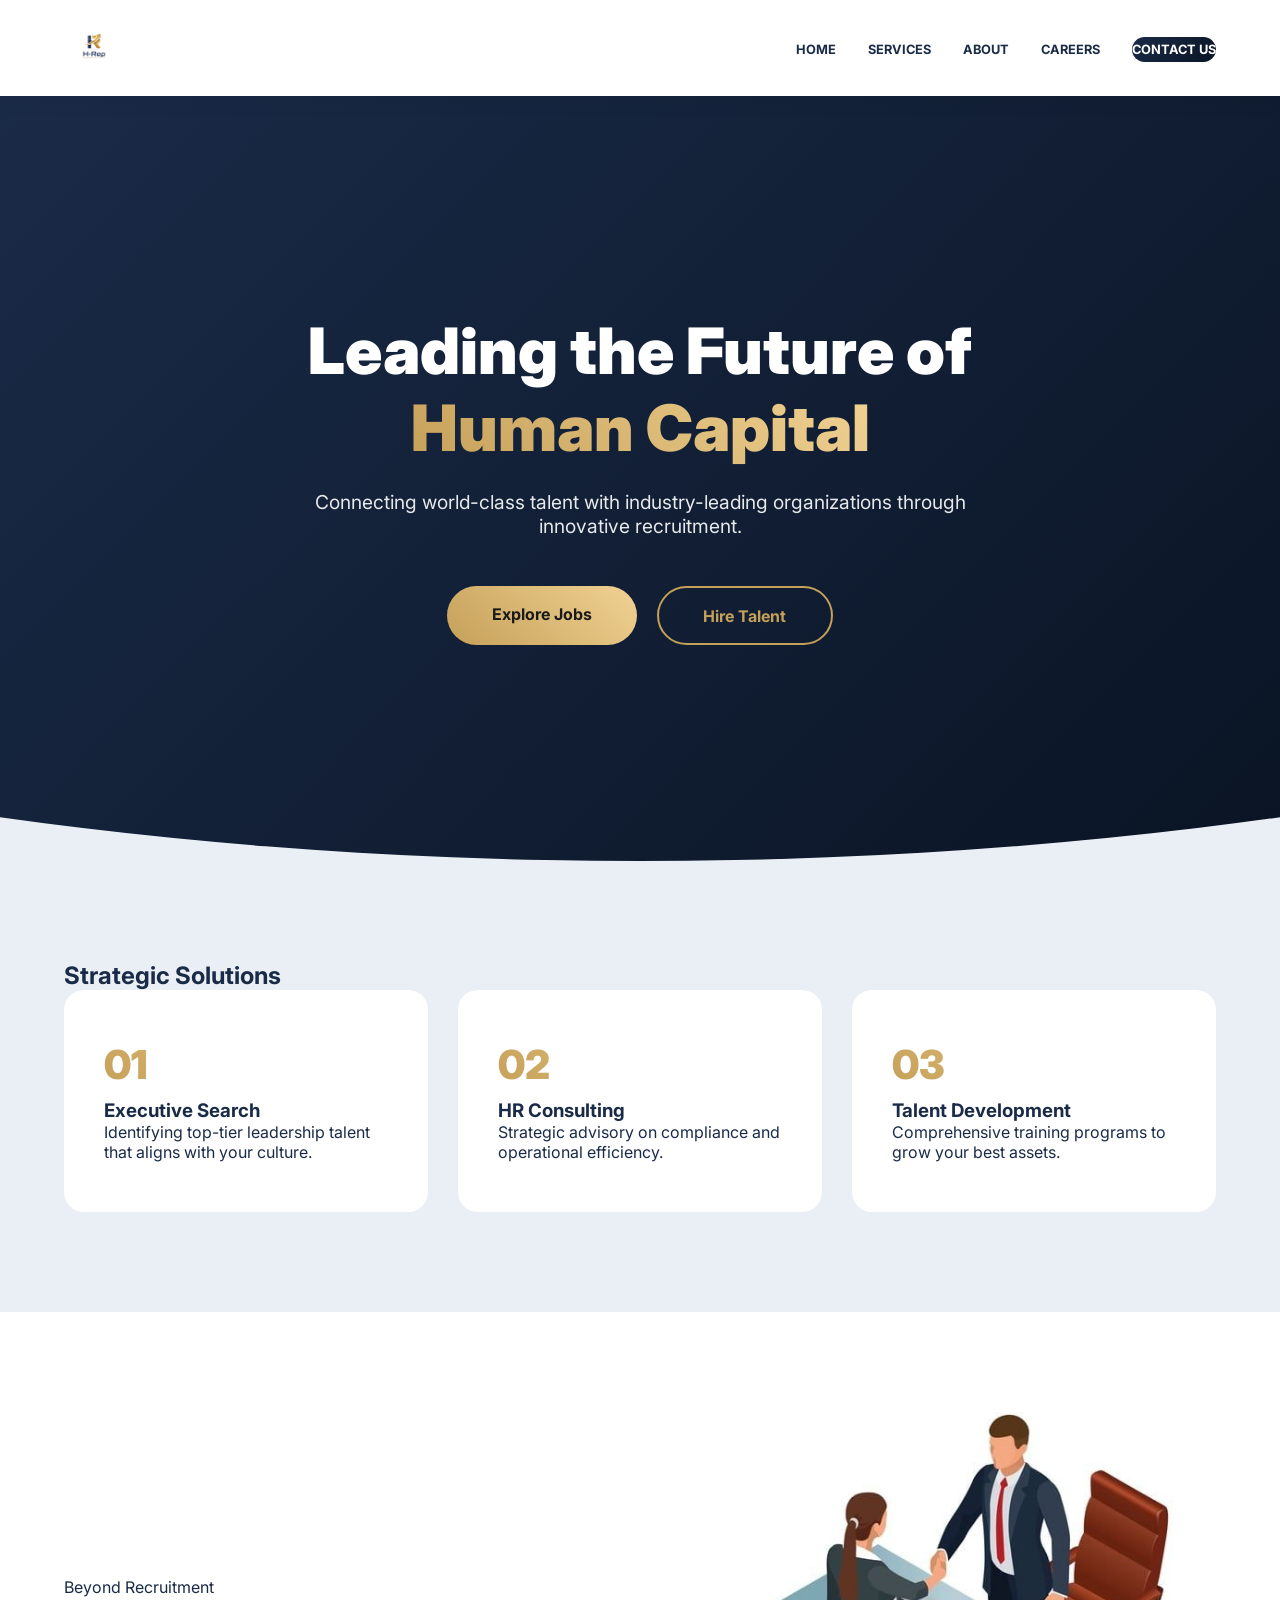
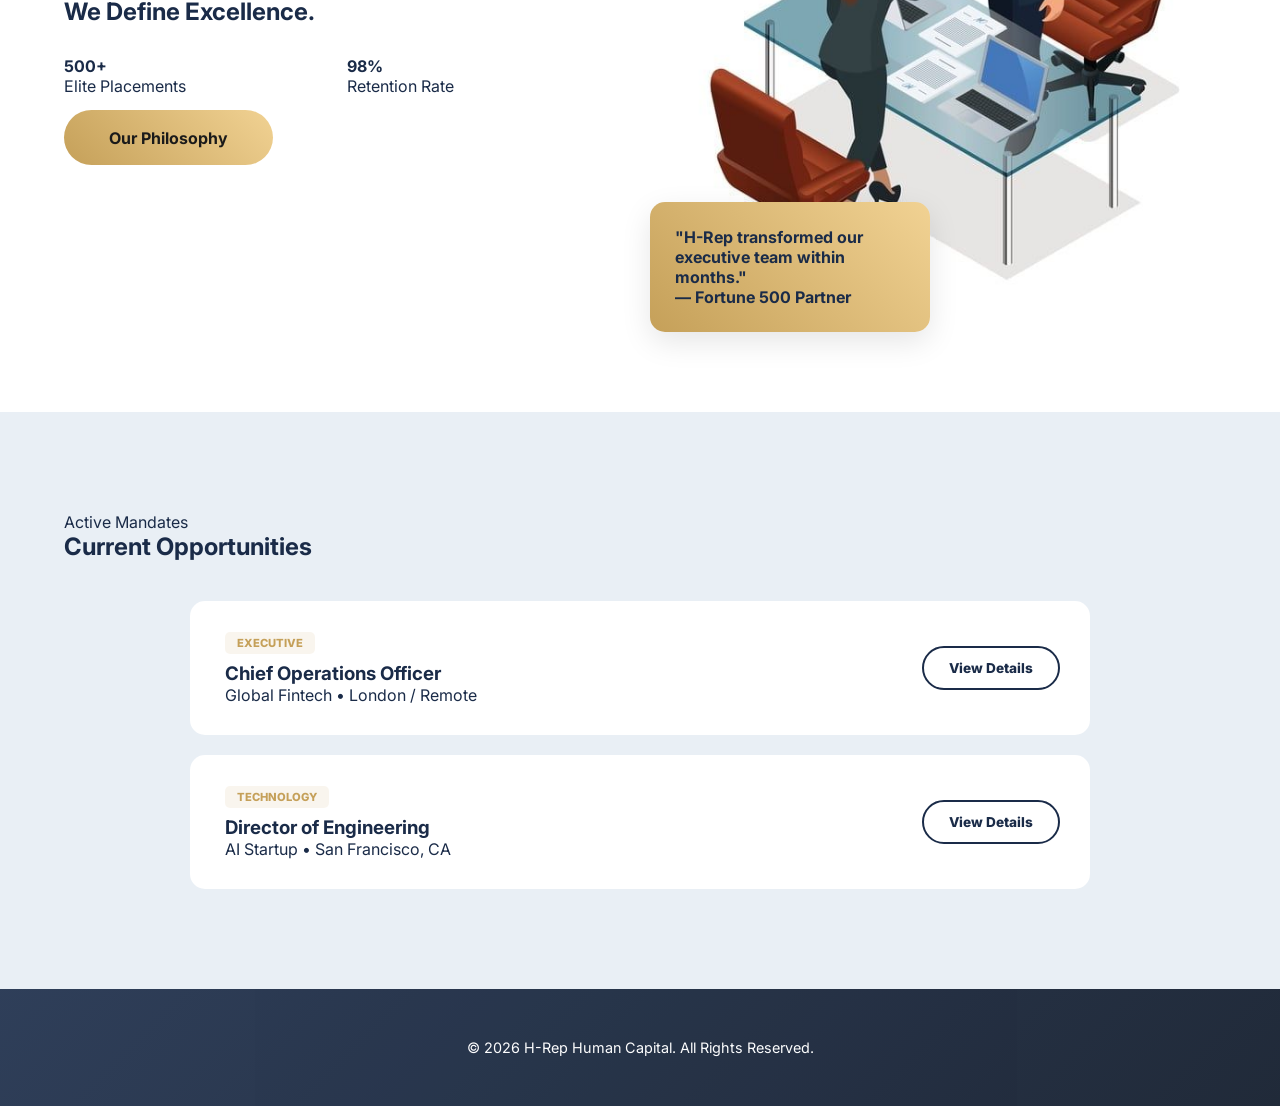
==== index.html @ c4a08013 "first commit" ====
<!DOCTYPE html>
<html lang="en">
<head>
    <meta charset="UTF-8">
    <meta name="viewport" content="width=device-width, initial-scale=1.0">
    <title>H-Rep | Premium Human Capital Solutions</title>
    <link href="https://fonts.googleapis.com/css2?family=Inter:wght@400;600;700;800;900&display=swap" rel="stylesheet">
    <link rel="stylesheet" href="style.css">
</head>
<body>

    <header id="main-header">
        <nav class="container">
            <div class="logo"><img src="logo.png" alt="H-Rep Logo"></div>
            <div class="menu-toggle" id="mobile-menu">
                <span class="bar"></span>
                <span class="bar"></span>
                <span class="bar"></span>
            </div>
            <ul class="nav-links">
                <li><a href="#home">Home</a></li>
                <li><a href="#services">Services</a></li>
                <li><a href="#about">About</a></li>
                <li><a href="#jobs">Careers</a></li>
                <li><a href="contact.html" class="nav-cta">Contact Us</a></li>
            </ul>
        </nav>
    </header>

    <main>
        <section class="hero" id="home">
            <div class="container hero-content reveal">
                <h1>Leading the Future of <br><span class="text-gradient">Human Capital</span></h1>
                <p>Connecting world-class talent with industry-leading organizations through innovative recruitment.</p>
                <div class="hero-actions">
                    <a href="#jobs" class="btn-primary">Explore Jobs</a>
                    <a href="contact.html" class="btn-secondary">Hire Talent</a>
                </div>
            </div>
        </section>

        <section id="services" class="services">
            <div class="container">
                <div class="section-header reveal">
                    <h2 class="text-gradient-dark">Strategic Solutions</h2>
                </div>
                <div class="services-grid">
                    <div class="service-card reveal">
                        <div class="card-number">01</div>
                        <h3>Executive Search</h3>
                        <p>Identifying top-tier leadership talent that aligns with your culture.</p>
                    </div>
                    <div class="service-card reveal">
                        <div class="card-number">02</div>
                        <h3>HR Consulting</h3>
                        <p>Strategic advisory on compliance and operational efficiency.</p>
                    </div>
                    <div class="service-card reveal">
                        <div class="card-number">03</div>
                        <h3>Talent Development</h3>
                        <p>Comprehensive training programs to grow your best assets.</p>
                    </div>
                </div>
            </div>
        </section>

        <section id="about" class="about">
            <div class="container about-grid">
                <div class="about-text reveal">
                    <span class="eyebrow">Beyond Recruitment</span>
                    <h2 class="text-gradient-dark">We Define Excellence.</h2>
                    <div class="stats-grid">
                        <div class="stat-item"><h4>500+</h4><p>Elite Placements</p></div>
                        <div class="stat-item"><h4>98%</h4><p>Retention Rate</p></div>
                    </div>
                    <div class="about-actions">
                        <a href="contact.html" class="btn-primary">Our Philosophy</a>
                    </div>
                </div>
                <div class="about-image-container reveal">
                    <div class="about-image"></div>
                    <div class="image-overlay-card">
                        <p>"H-Rep transformed our executive team within months."</p>
                        <span>— Fortune 500 Partner</span>
                    </div>
                </div>
            </div>
        </section>

        <section id="jobs" class="jobs">
            <div class="container">
                <div class="section-header reveal">
                    <span class="eyebrow">Active Mandates</span>
                    <h2 class="text-gradient-dark">Current Opportunities</h2>
                </div>
                <div class="jobs-list">
                    <div class="job-card reveal">
                        <div class="job-info">
                            <span class="job-tag">Executive</span>
                            <h3>Chief Operations Officer</h3>
                            <p>Global Fintech • London / Remote</p>
                        </div>
                        <a href="contact.html" class="btn-premium-outline">View Details</a>
                    </div>
                    <div class="job-card reveal">
                        <div class="job-info">
                            <span class="job-tag">Technology</span>
                            <h3>Director of Engineering</h3>
                            <p>AI Startup • San Francisco, CA</p>
                        </div>
                        <a href="contact.html" class="btn-premium-outline">View Details</a>
                    </div>
                </div>
            </div>
        </section>
    </main>

    <footer class="main-footer">
        <div class="container"><p>&copy; 2026 H-Rep Human Capital. All Rights Reserved.</p></div>
    </footer>

    <script src="script.js"></script>
</body>
</html>
---- style.css ----
:root {
    --navy-grad: linear-gradient(135deg, #1A2B48 0%, #0a1424 100%);
    --gold-grad: linear-gradient(45deg, #C5A059 0%, #f1d293 100%);
    --navy: #1A2B48; --gold: #C5A059; --white: #ffffff;
    --text-dark: #1A2B48; --bg-theme: #e9eff5; 
}

* { margin: 0; padding: 0; box-sizing: border-box; }
html { scroll-behavior: smooth; }
body { font-family: 'Inter', sans-serif; background-color: var(--bg-theme); color: var(--text-dark); overflow-x: hidden; }
.container { width: 90%; max-width: 1200px; margin: 0 auto; }

/* --- NAV ANIMATIONS RESTORED --- */
header { background: var(--white); padding: 1rem 0; position: sticky; top: 0; z-index: 2000; box-shadow: 0 5px 20px rgba(0,0,0,0.05); }
nav { display: flex; justify-content: space-between; align-items: center; }
.logo img { height: 60px; }
.nav-links { display: flex; list-style: none; gap: 2rem; align-items: center; }
.nav-links a { text-decoration: none; color: var(--navy); font-weight: 700; text-transform: uppercase; font-size: 0.8rem; position: relative; padding: 5px 0; }
.nav-links a:not(.nav-cta)::after {
    content: ''; position: absolute; width: 0; height: 3px; bottom: -5px; left: 0;
    background: var(--gold-grad); transition: width 0.3s cubic-bezier(0.65, 0.05, 0.36, 1);
}
.nav-links a:hover::after { width: 100%; }
.nav-cta { background: var(--navy-grad); color: white !important; padding: 10px 20px; border-radius: 50px; transition: 0.3s; }
.nav-cta:hover { background: var(--gold-grad) !important; color: #1a1a1a !important; transform: translateY(-3px); }

/* --- HERO --- */
.hero { background: var(--navy-grad); min-height: 85vh; display: flex; align-items: center; text-align: center; color: white; clip-path: ellipse(150% 100% at 50% 0%); padding: 80px 20px; }
.text-gradient { background: var(--gold-grad); -webkit-background-clip: text; background-clip: text; -webkit-text-fill-color: transparent; }
.hero h1 { font-size: clamp(2.5rem, 6vw, 4rem); font-weight: 900; margin-bottom: 1.5rem; }
.hero p { font-size: 1.2rem; max-width: 700px; margin: 0 auto 3rem; opacity: 0.9; }
.hero-actions { display: flex; justify-content: center; gap: 20px; flex-wrap: wrap; }
.btn-primary, .btn-secondary { padding: 1.1rem 2.8rem; border-radius: 50px; text-decoration: none; font-weight: 700; transition: 0.4s cubic-bezier(0.175, 0.885, 0.32, 1.275); }
.btn-primary { background: var(--gold-grad); color: #1a1a1a; }
.btn-primary:hover { transform: translateY(-10px); box-shadow: 0 15px 30px rgba(197, 160, 89, 0.4); }
.btn-secondary { border: 2px solid var(--gold); color: var(--gold); }
.btn-secondary:hover { transform: translateY(-10px); color: white; border-color: white; }

/* --- SERVICE CARD ANIMATIONS RESTORED --- */
.services { padding: 100px 0; }
.services-grid { display: grid; grid-template-columns: repeat(auto-fit, minmax(300px, 1fr)); gap: 30px; }
.service-card { background: white; padding: 50px 40px; border-radius: 20px; position: relative; overflow: hidden; transition: 0.4s; }
.service-card::before { 
    content: ''; position: absolute; top: 0; left: 0; width: 100%; height: 5px; 
    background: var(--gold-grad); transform: scaleX(0); transform-origin: left; transition: 0.4s; 
}
.service-card:hover { transform: translateY(-12px); box-shadow: 0 20px 40px rgba(0,0,0,0.05); }
.service-card:hover::before { transform: scaleX(1); }
.card-number { font-size: 2.5rem; font-weight: 900; background: var(--gold-grad); -webkit-background-clip: text; background-clip: text; -webkit-text-fill-color: transparent; margin-bottom: 10px; }

/* --- ABOUT --- */
.about { padding: 100px 0; background: white; }
.about-grid { display: grid; grid-template-columns: 1fr 1fr; gap: 60px; align-items: center; }
.stats-grid { display: grid; grid-template-columns: 1fr 1fr; gap: 20px; margin: 30px 0; }
.about-actions { margin-top: 2rem; }
.about-image { height: 500px; background: var(--navy) url('team-meeting.jpg') center/cover; border-radius: 30px; }
.about-image-container { position: relative; }
.image-overlay-card { position: absolute; bottom: -20px; left: -20px; background: var(--gold-grad); padding: 25px; border-radius: 15px; max-width: 280px; font-weight: 700; box-shadow: 0 10px 30px rgba(0,0,0,0.1); }

/* --- CAREERS & THE PREMIUM BUTTON --- */
.jobs { padding: 100px 0; background: var(--bg-theme); }
.jobs-list { display: flex; flex-direction: column; gap: 20px; max-width: 900px; margin: 40px auto 0; }
.job-card { background: white; padding: 30px; border-radius: 15px; display: flex; justify-content: space-between; align-items: center; transition: 0.3s cubic-bezier(0.25, 0.46, 0.45, 0.94); border-left: 5px solid transparent; }
.job-card:hover { transform: translateX(15px); border-left-color: var(--gold); box-shadow: 0 15px 40px rgba(0,0,0,0.06); }
.job-tag { background: rgba(197, 160, 89, 0.1); color: var(--gold); padding: 4px 12px; border-radius: 5px; font-size: 0.7rem; font-weight: 800; text-transform: uppercase; margin-bottom: 8px; display: inline-block; }

/* Premium Detail Button Fix */
.btn-premium-outline { 
    border: 2px solid var(--navy); padding: 12px 25px; border-radius: 50px; 
    text-decoration: none; color: var(--navy); font-weight: 800; font-size: 0.85rem;
    transition: 0.3s; position: relative; overflow: hidden; z-index: 1;
}
.btn-premium-outline::before {
    content: ''; position: absolute; top: 0; left: -100%; width: 100%; height: 100%;
    background: var(--navy-grad); transition: 0.4s; z-index: -1;
}
.btn-premium-outline:hover { color: white; border-color: var(--navy); }
.btn-premium-outline:hover::before { left: 0; }

/* --- MOBILE RESPONSIVE --- */
.menu-toggle { display: none; flex-direction: column; gap: 5px; cursor: pointer; }
.bar { width: 25px; height: 3px; background: var(--navy); border-radius: 10px; }

@media (max-width: 768px) {
    .menu-toggle { display: flex; z-index: 3000; }
    .nav-links { position: fixed; right: -100%; top: 0; height: 100vh; width: 75%; background: white; flex-direction: column; justify-content: center; transition: 0.5s; box-shadow: -10px 0 40px rgba(0,0,0,0.1); }
    .nav-links.active { right: 0; }
    .hero { clip-path: none; }
    .hero-actions { flex-direction: column; align-items: center; }
    .btn-primary, .btn-secondary { width: 100%; max-width: 300px; text-align: center; }
    .about-grid { grid-template-columns: 1fr; }
    .about-image { height: 350px; }
    .image-overlay-card { position: relative; bottom: 0; left: 0; margin: -40px auto 0; width: 90%; text-align: center; }
    .job-card { flex-direction: column; gap: 20px; text-align: center; padding: 40px 20px; }
    .job-card:hover { transform: translateY(-5px); }
}

/* REVEALS */
.reveal { opacity: 0; transform: translateY(40px); transition: 1.2s cubic-bezier(0.165, 0.84, 0.44, 1); }
.reveal-active { opacity: 1; transform: translateY(0); }
.main-footer { padding: 50px 0; text-align: center; background: var(--navy-grad); color: white; font-size: 0.9rem; opacity: 0.9; }
/* --- PAGE TRANSITION BASE --- */
body {
    opacity: 1;
    transition: opacity 0.5s ease, transform 0.5s ease;
}

/* State when leaving a page */
body.fade-out {
    opacity: 0;
    transform: translateY(-20px);
}

/* State when entering a page */
.contact-page, .home-page {
    animation: pageIn 0.8s cubic-bezier(0.165, 0.84, 0.44, 1) forwards;
}

@keyframes pageIn {
    from {
        opacity: 0;
        transform: translateY(30px);
    }
    to {
        opacity: 1;
        transform: translateY(0);
    }
}
@media (max-width: 768px) {
    .menu-toggle {
        display: flex;
        z-index: 3001; /* Ensure it stays above everything */
    }

    .nav-links {
        position: fixed;
        right: -100%; /* Hidden by default */
        top: 0;
        height: 100vh;
        width: 75%;
        background: white;
        flex-direction: column;
        justify-content: center;
        transition: 0.5s cubic-bezier(0.165, 0.84, 0.44, 1);
        box-shadow: -10px 0 40px rgba(0,0,0,0.1);
        z-index: 3000;
    }

    /* This class is what the JS toggles */
    .nav-links.active {
        right: 0; 
    }

    /* Hamburger Animation (Optional but looks sick) */
    .menu-toggle.is-active .bar:nth-child(2) { opacity: 0; }
    .menu-toggle.is-active .bar:nth-child(1) { transform: translateY(8px) rotate(45deg); }
    .menu-toggle.is-active .bar:nth-child(3) { transform: translateY(-8px) rotate(-45deg); }
}
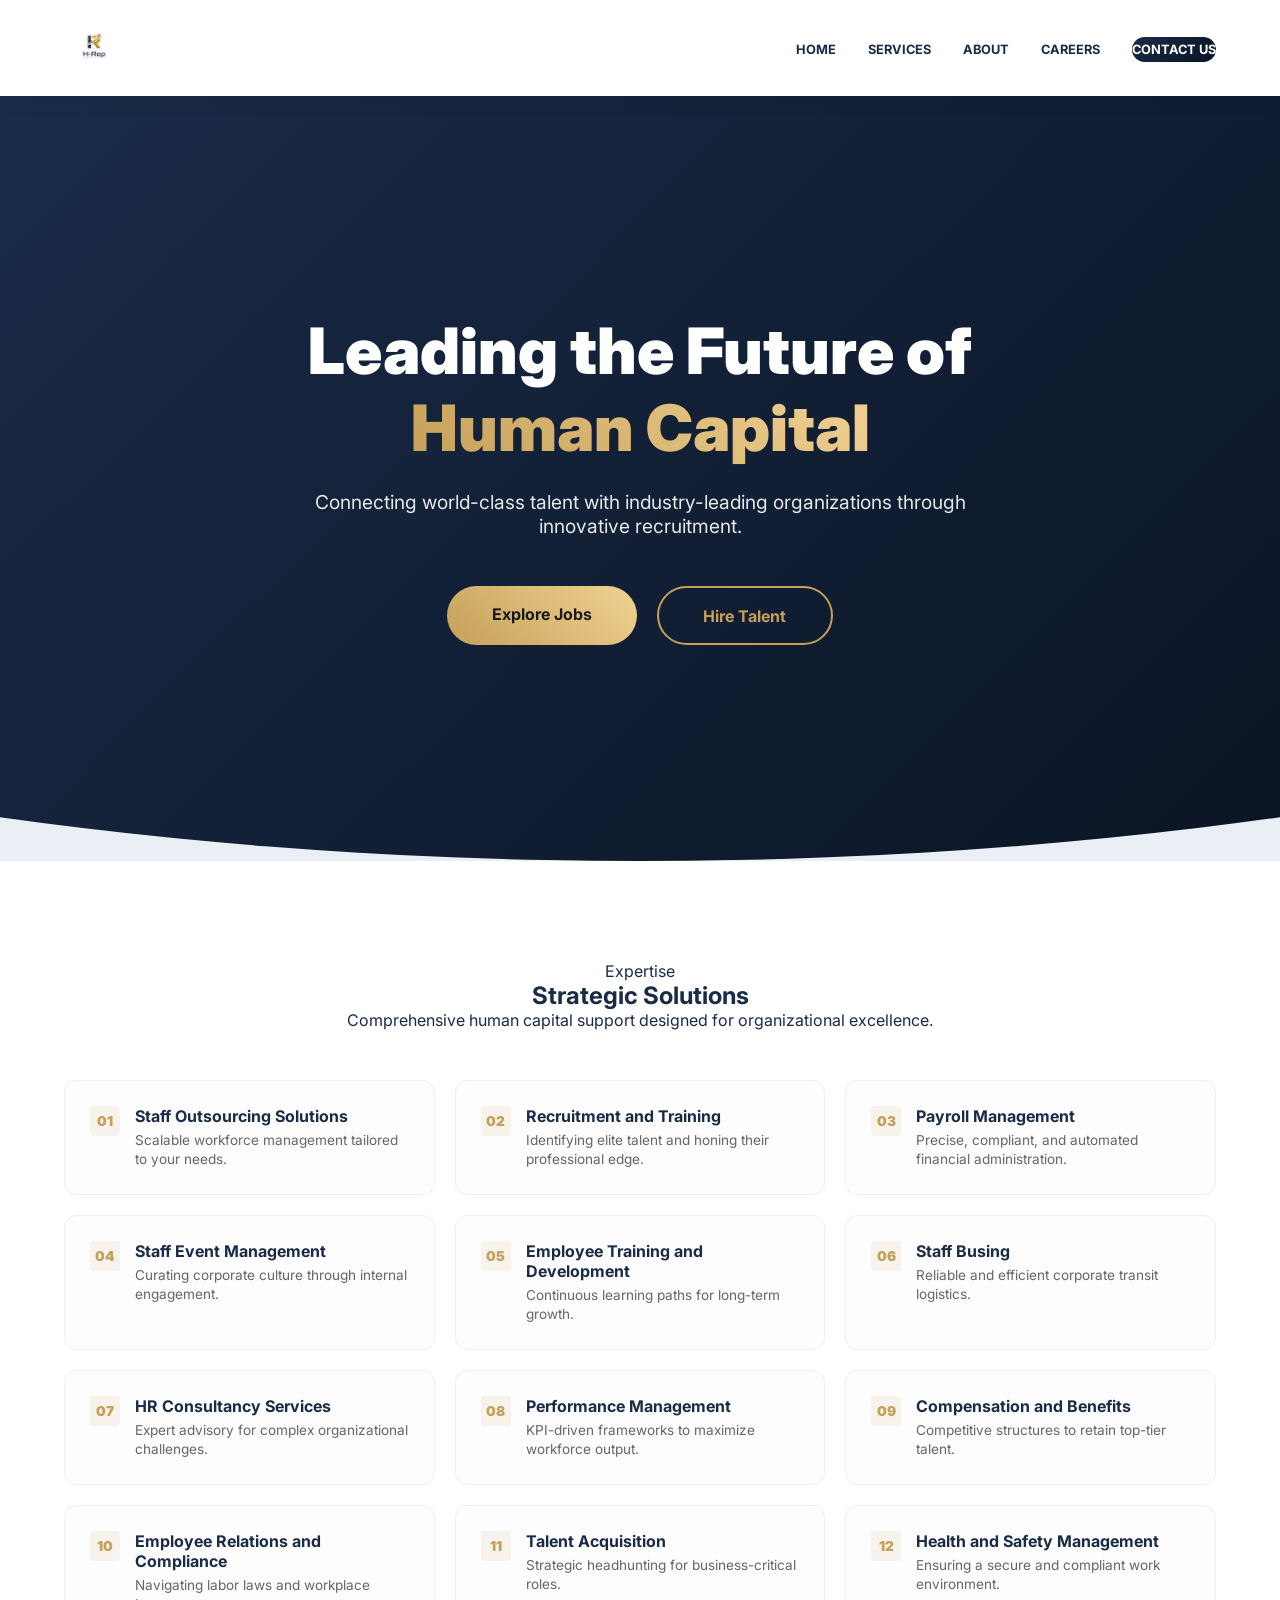
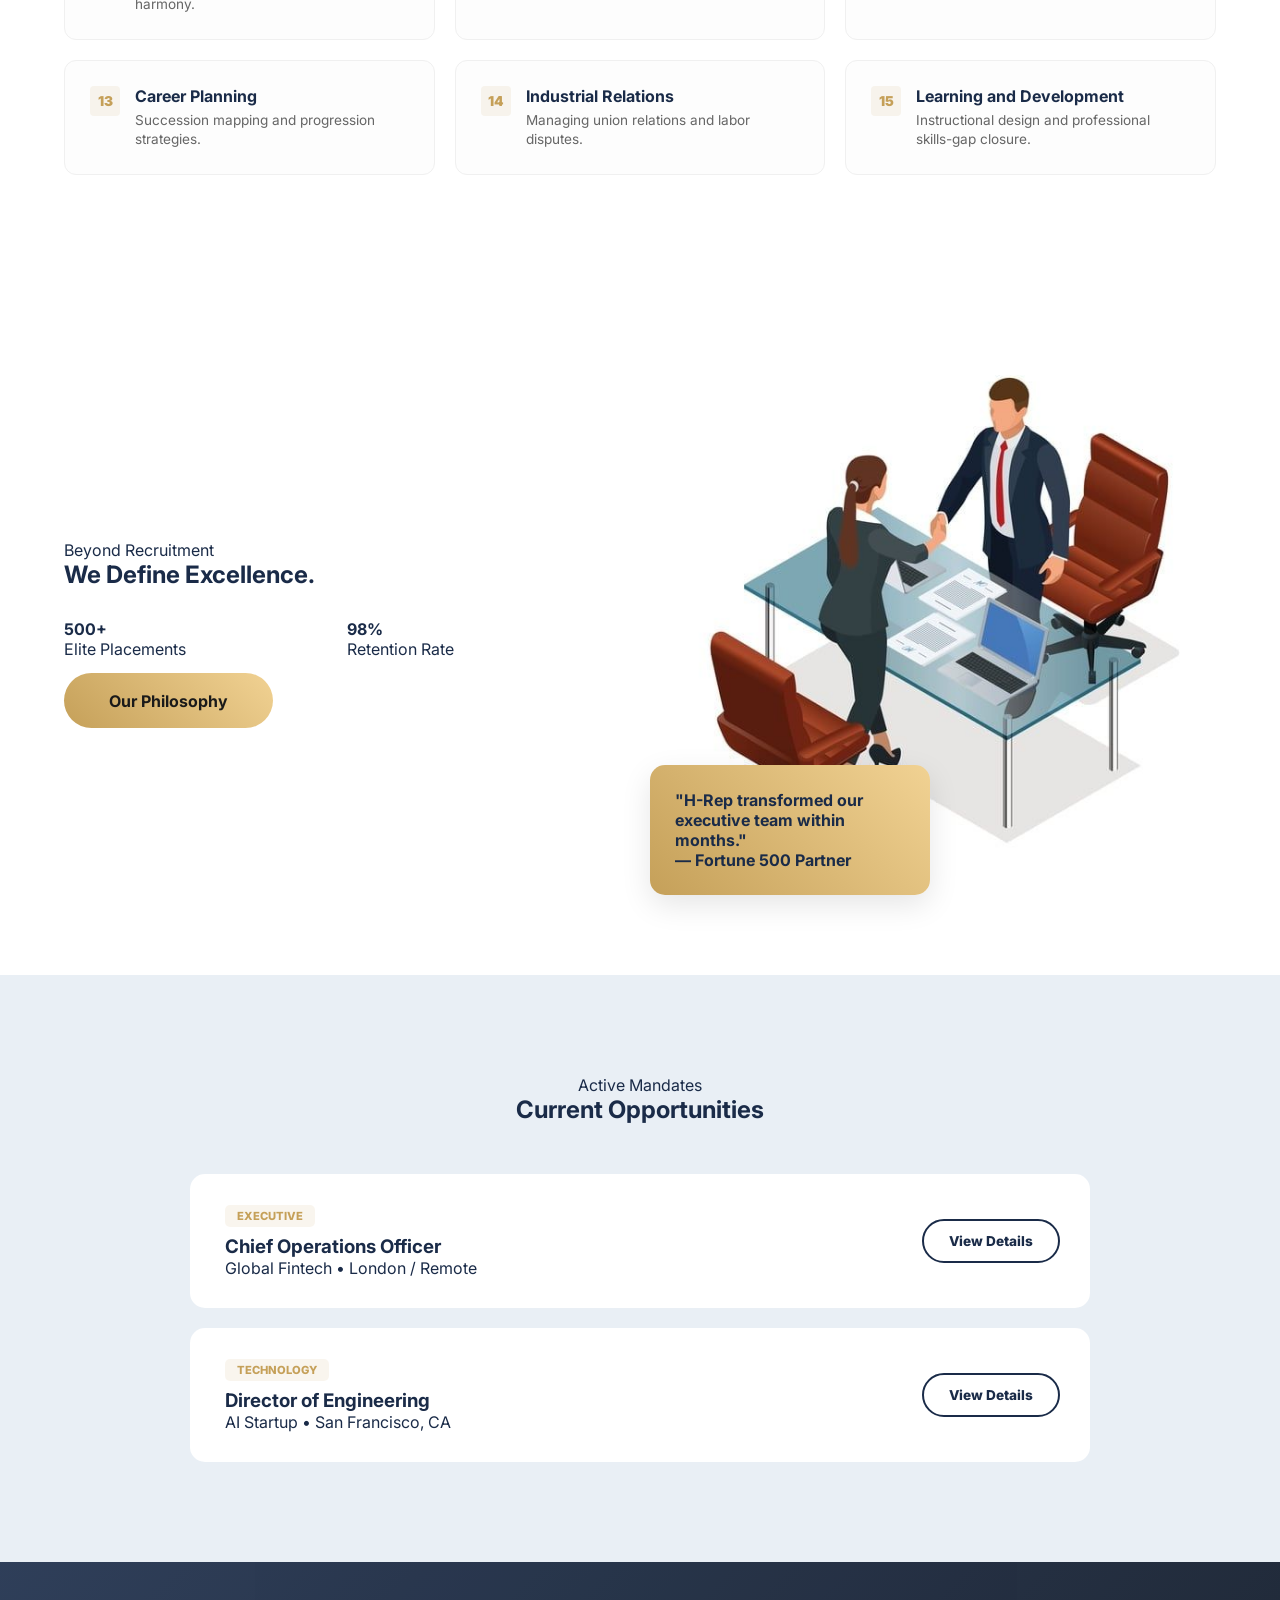
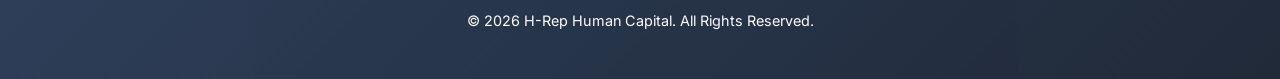
==== commit 27fb9360: "new feature: add contact form and update styles" ====
--- a/index.html
+++ b/index.html
@@ -40,29 +40,122 @@
         </section>
 
         <section id="services" class="services">
-            <div class="container">
-                <div class="section-header reveal">
-                    <h2 class="text-gradient-dark">Strategic Solutions</h2>
-                </div>
-                <div class="services-grid">
-                    <div class="service-card reveal">
-                        <div class="card-number">01</div>
-                        <h3>Executive Search</h3>
-                        <p>Identifying top-tier leadership talent that aligns with your culture.</p>
-                    </div>
-                    <div class="service-card reveal">
-                        <div class="card-number">02</div>
-                        <h3>HR Consulting</h3>
-                        <p>Strategic advisory on compliance and operational efficiency.</p>
-                    </div>
-                    <div class="service-card reveal">
-                        <div class="card-number">03</div>
-                        <h3>Talent Development</h3>
-                        <p>Comprehensive training programs to grow your best assets.</p>
-                    </div>
-                </div>
-            </div>
-        </section>
+    <div class="container">
+        <div class="section-header reveal">
+            <span class="eyebrow">Expertise</span>
+            <h2 class="text-gradient-dark">Strategic Solutions</h2>
+            <p>Comprehensive human capital support designed for organizational excellence.</p>
+        </div>
+
+        <div class="services-matrix">
+            <div class="service-item reveal">
+                <span class="service-num">01</span>
+                <div class="service-content">
+                    <h3>Staff Outsourcing Solutions</h3>
+                    <p>Scalable workforce management tailored to your needs.</p>
+                </div>
+            </div>
+            <div class="service-item reveal">
+                <span class="service-num">02</span>
+                <div class="service-content">
+                    <h3>Recruitment and Training</h3>
+                    <p>Identifying elite talent and honing their professional edge.</p>
+                </div>
+            </div>
+            <div class="service-item reveal">
+                <span class="service-num">03</span>
+                <div class="service-content">
+                    <h3>Payroll Management</h3>
+                    <p>Precise, compliant, and automated financial administration.</p>
+                </div>
+            </div>
+            <div class="service-item reveal">
+                <span class="service-num">04</span>
+                <div class="service-content">
+                    <h3>Staff Event Management</h3>
+                    <p>Curating corporate culture through internal engagement.</p>
+                </div>
+            </div>
+            <div class="service-item reveal">
+                <span class="service-num">05</span>
+                <div class="service-content">
+                    <h3>Employee Training and Development</h3>
+                    <p>Continuous learning paths for long-term growth.</p>
+                </div>
+            </div>
+            <div class="service-item reveal">
+                <span class="service-num">06</span>
+                <div class="service-content">
+                    <h3>Staff Busing</h3>
+                    <p>Reliable and efficient corporate transit logistics.</p>
+                </div>
+            </div>
+            <div class="service-item reveal">
+                <span class="service-num">07</span>
+                <div class="service-content">
+                    <h3>HR Consultancy Services</h3>
+                    <p>Expert advisory for complex organizational challenges.</p>
+                </div>
+            </div>
+            <div class="service-item reveal">
+                <span class="service-num">08</span>
+                <div class="service-content">
+                    <h3>Performance Management</h3>
+                    <p>KPI-driven frameworks to maximize workforce output.</p>
+                </div>
+            </div>
+            <div class="service-item reveal">
+                <span class="service-num">09</span>
+                <div class="service-content">
+                    <h3>Compensation and Benefits</h3>
+                    <p>Competitive structures to retain top-tier talent.</p>
+                </div>
+            </div>
+            <div class="service-item reveal">
+                <span class="service-num">10</span>
+                <div class="service-content">
+                    <h3>Employee Relations and Compliance</h3>
+                    <p>Navigating labor laws and workplace harmony.</p>
+                </div>
+            </div>
+            <div class="service-item reveal">
+                <span class="service-num">11</span>
+                <div class="service-content">
+                    <h3>Talent Acquisition</h3>
+                    <p>Strategic headhunting for business-critical roles.</p>
+                </div>
+            </div>
+            <div class="service-item reveal">
+                <span class="service-num">12</span>
+                <div class="service-content">
+                    <h3>Health and Safety Management</h3>
+                    <p>Ensuring a secure and compliant work environment.</p>
+                </div>
+            </div>
+            <div class="service-item reveal">
+                <span class="service-num">13</span>
+                <div class="service-content">
+                    <h3>Career Planning</h3>
+                    <p>Succession mapping and progression strategies.</p>
+                </div>
+            </div>
+            <div class="service-item reveal">
+                <span class="service-num">14</span>
+                <div class="service-content">
+                    <h3>Industrial Relations</h3>
+                    <p>Managing union relations and labor disputes.</p>
+                </div>
+            </div>
+            <div class="service-item reveal">
+                <span class="service-num">15</span>
+                <div class="service-content">
+                    <h3>Learning and Development</h3>
+                    <p>Instructional design and professional skills-gap closure.</p>
+                </div>
+            </div>
+        </div>
+    </div>
+</section>
 
         <section id="about" class="about">
             <div class="container about-grid">
--- a/style.css
+++ b/style.css
@@ -26,7 +26,7 @@
 
 /* --- HERO --- */
 .hero { background: var(--navy-grad); min-height: 85vh; display: flex; align-items: center; text-align: center; color: white; clip-path: ellipse(150% 100% at 50% 0%); padding: 80px 20px; }
-.text-gradient { background: var(--gold-grad); -webkit-background-clip: text; background-clip: text; -webkit-text-fill-color: transparent; }
+.text-gradient { background: var(--gold-grad); -webkit-background-clip: text; -webkit-text-fill-color: transparent; }
 .hero h1 { font-size: clamp(2.5rem, 6vw, 4rem); font-weight: 900; margin-bottom: 1.5rem; }
 .hero p { font-size: 1.2rem; max-width: 700px; margin: 0 auto 3rem; opacity: 0.9; }
 .hero-actions { display: flex; justify-content: center; gap: 20px; flex-wrap: wrap; }
@@ -46,8 +46,80 @@
 }
 .service-card:hover { transform: translateY(-12px); box-shadow: 0 20px 40px rgba(0,0,0,0.05); }
 .service-card:hover::before { transform: scaleX(1); }
-.card-number { font-size: 2.5rem; font-weight: 900; background: var(--gold-grad); -webkit-background-clip: text; background-clip: text; -webkit-text-fill-color: transparent; margin-bottom: 10px; }
-
+.card-number { font-size: 2.5rem; font-weight: 900; background: var(--gold-grad); -webkit-background-clip: text; -webkit-text-fill-color: transparent; margin-bottom: 10px; }
+/* --- SERVICES SECTION --- */
+.services {
+    padding: 100px 0;
+    background-color: #ffffff;
+}
+
+.section-header {
+    text-align: center;
+    max-width: 700px;
+    margin: 0 auto 50px auto;
+}
+
+.services-matrix {
+    display: grid;
+    grid-template-columns: repeat(3, 1fr); /* 3 items per row on desktop */
+    gap: 20px;
+}
+
+.service-item {
+    background: #fdfdfd;
+    padding: 25px;
+    border-radius: 12px;
+    display: flex;
+    gap: 15px;
+    border: 1px solid #f0f0f0;
+    transition: all 0.3s ease;
+}
+
+.service-item:hover {
+    transform: translateY(-5px);
+    border-color: var(--gold);
+    box-shadow: 0 10px 30px rgba(26, 43, 72, 0.05);
+}
+
+.service-num {
+    font-weight: 900;
+    color: var(--gold);
+    font-size: 0.85rem;
+    background: rgba(197, 160, 89, 0.1);
+    height: 30px;
+    width: 30px;
+    display: flex;
+    align-items: center;
+    justify-content: center;
+    border-radius: 4px;
+    flex-shrink: 0;
+}
+
+.service-content h3 {
+    font-size: 1rem;
+    color: var(--navy);
+    margin-bottom: 5px;
+    font-weight: 700;
+}
+
+.service-content p {
+    font-size: 0.85rem;
+    color: #666;
+    line-height: 1.4;
+}
+
+/* Responsive adjustments */
+@media (max-width: 1024px) {
+    .services-matrix {
+        grid-template-columns: repeat(2, 1fr); /* 2 items on tablet */
+    }
+}
+
+@media (max-width: 768px) {
+    .services-matrix {
+        grid-template-columns: 1fr; /* 1 item on phone */
+    }
+}
 /* --- ABOUT --- */
 .about { padding: 100px 0; background: white; }
 .about-grid { display: grid; grid-template-columns: 1fr 1fr; gap: 60px; align-items: center; }
@@ -99,20 +171,20 @@
 .reveal { opacity: 0; transform: translateY(40px); transition: 1.2s cubic-bezier(0.165, 0.84, 0.44, 1); }
 .reveal-active { opacity: 1; transform: translateY(0); }
 .main-footer { padding: 50px 0; text-align: center; background: var(--navy-grad); color: white; font-size: 0.9rem; opacity: 0.9; }
-/* --- PAGE TRANSITION BASE --- */
+/* --- PAGE TRANSITION STATES --- */
 body {
     opacity: 1;
     transition: opacity 0.5s ease, transform 0.5s ease;
 }
 
-/* State when leaving a page */
+/* Class we will apply via JS before leaving the page */
 body.fade-out {
     opacity: 0;
-    transform: translateY(-20px);
-}
-
-/* State when entering a page */
-.contact-page, .home-page {
+    transform: translateY(-20px); /* Slides slightly up as it disappears */
+}
+
+/* Initial state for the new page loading in */
+.contact-page {
     animation: pageIn 0.8s cubic-bezier(0.165, 0.84, 0.44, 1) forwards;
 }
 
@@ -125,34 +197,4 @@
         opacity: 1;
         transform: translateY(0);
     }
-}
-@media (max-width: 768px) {
-    .menu-toggle {
-        display: flex;
-        z-index: 3001; /* Ensure it stays above everything */
-    }
-
-    .nav-links {
-        position: fixed;
-        right: -100%; /* Hidden by default */
-        top: 0;
-        height: 100vh;
-        width: 75%;
-        background: white;
-        flex-direction: column;
-        justify-content: center;
-        transition: 0.5s cubic-bezier(0.165, 0.84, 0.44, 1);
-        box-shadow: -10px 0 40px rgba(0,0,0,0.1);
-        z-index: 3000;
-    }
-
-    /* This class is what the JS toggles */
-    .nav-links.active {
-        right: 0; 
-    }
-
-    /* Hamburger Animation (Optional but looks sick) */
-    .menu-toggle.is-active .bar:nth-child(2) { opacity: 0; }
-    .menu-toggle.is-active .bar:nth-child(1) { transform: translateY(8px) rotate(45deg); }
-    .menu-toggle.is-active .bar:nth-child(3) { transform: translateY(-8px) rotate(-45deg); }
 }
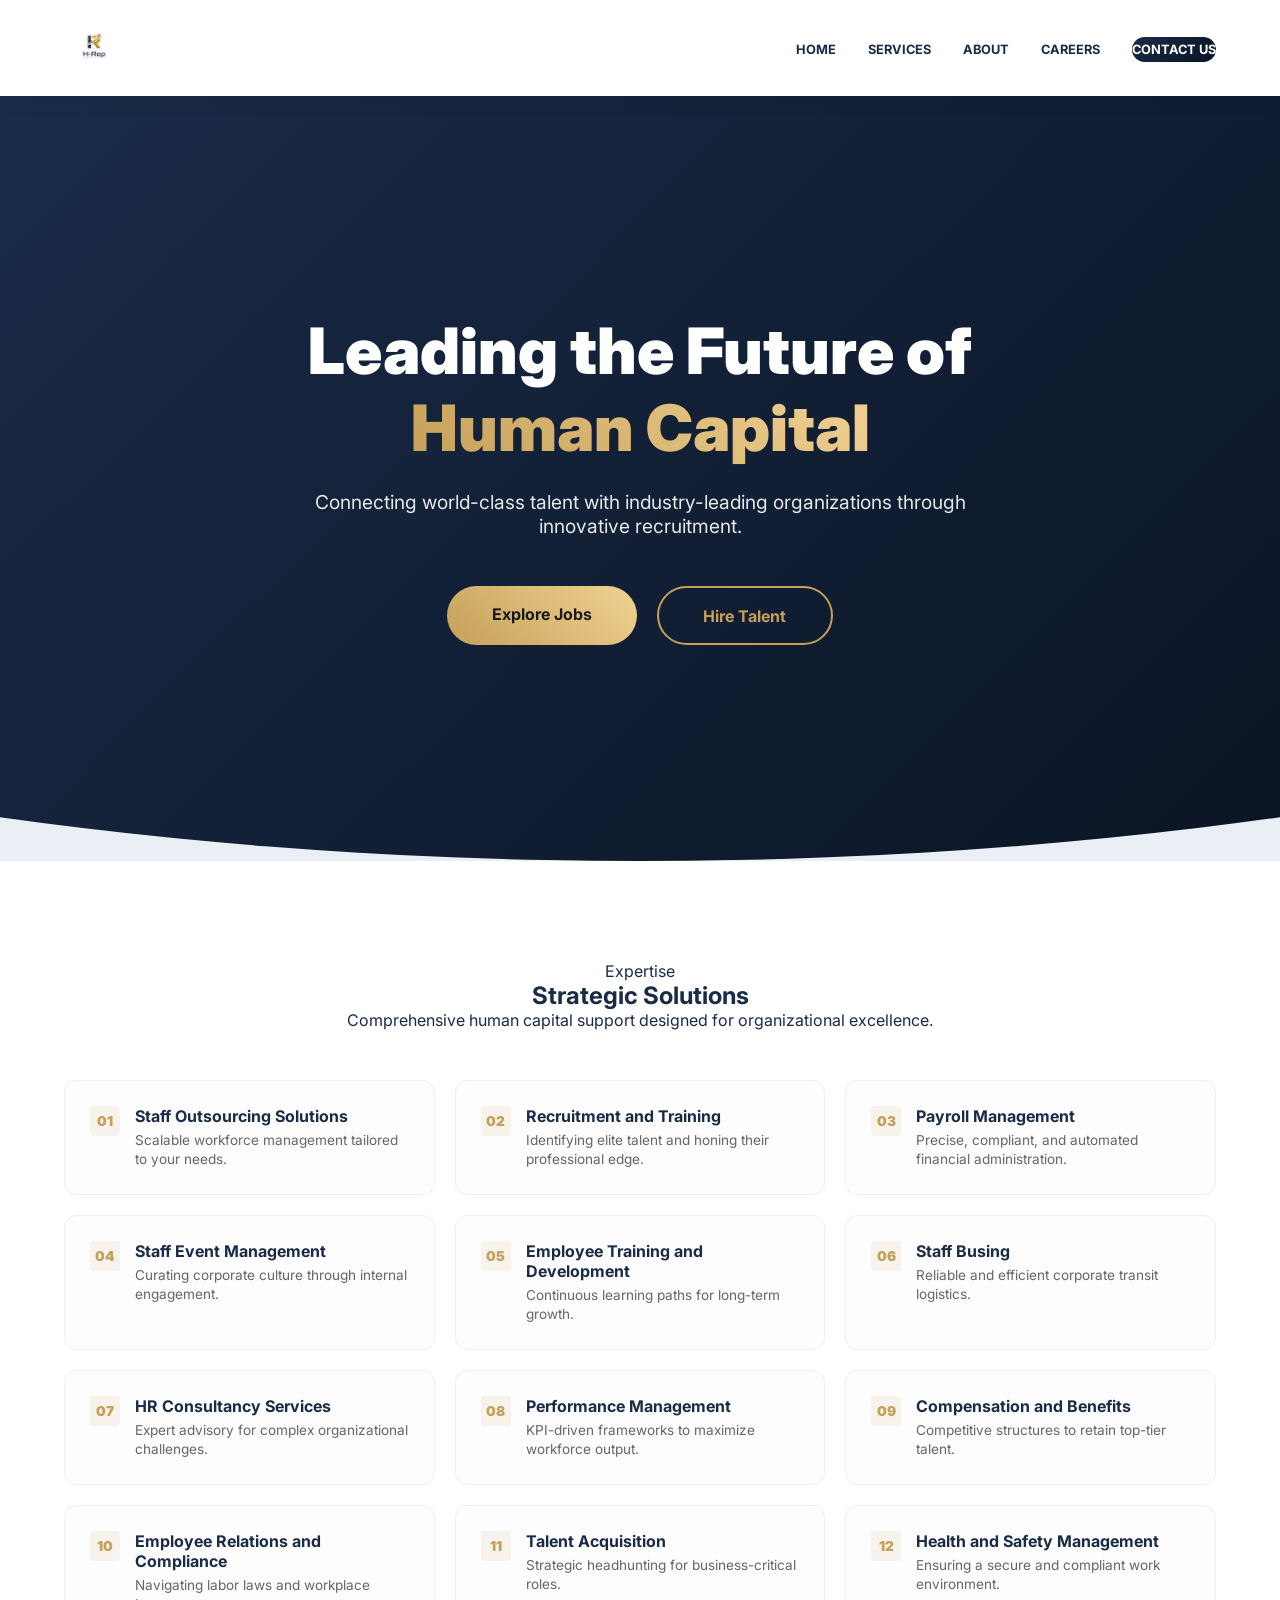
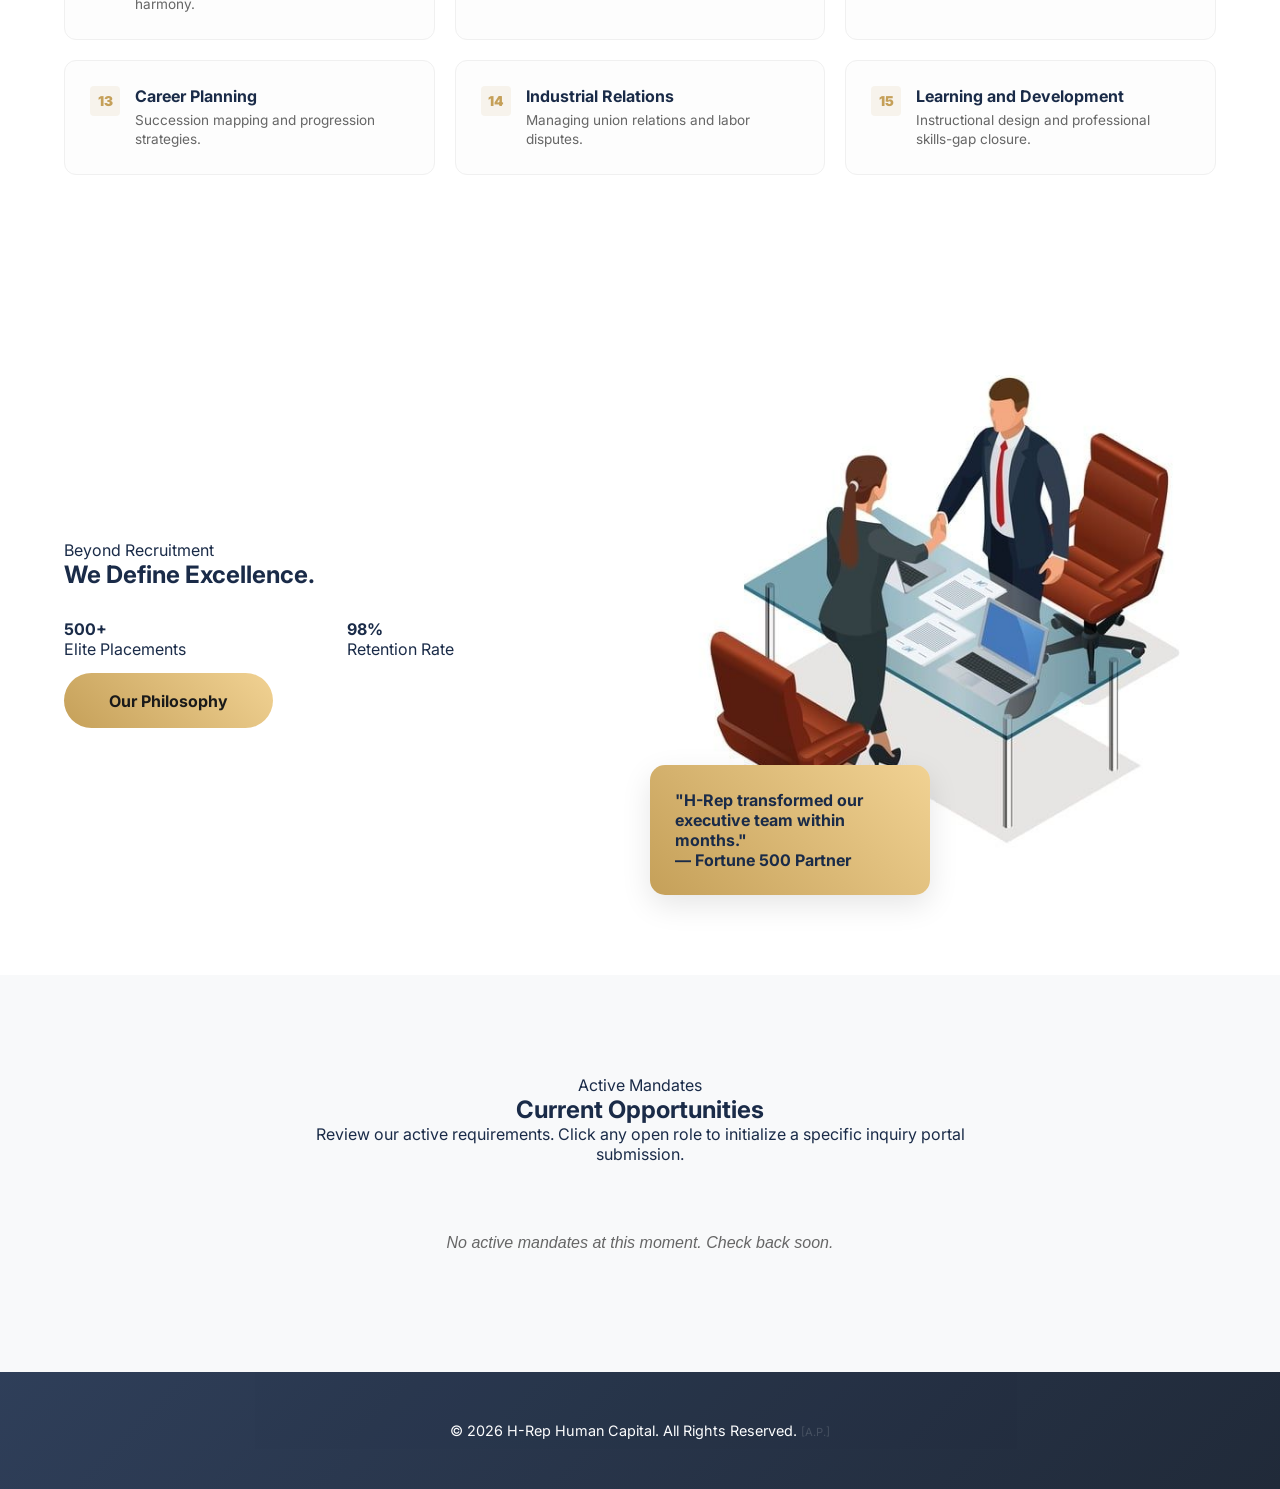
==== commit ae885eec: "new additions" ====
--- a/index.html
+++ b/index.html
@@ -40,122 +40,122 @@
         </section>
 
         <section id="services" class="services">
-    <div class="container">
-        <div class="section-header reveal">
-            <span class="eyebrow">Expertise</span>
-            <h2 class="text-gradient-dark">Strategic Solutions</h2>
-            <p>Comprehensive human capital support designed for organizational excellence.</p>
-        </div>
-
-        <div class="services-matrix">
-            <div class="service-item reveal">
-                <span class="service-num">01</span>
-                <div class="service-content">
-                    <h3>Staff Outsourcing Solutions</h3>
-                    <p>Scalable workforce management tailored to your needs.</p>
-                </div>
-            </div>
-            <div class="service-item reveal">
-                <span class="service-num">02</span>
-                <div class="service-content">
-                    <h3>Recruitment and Training</h3>
-                    <p>Identifying elite talent and honing their professional edge.</p>
-                </div>
-            </div>
-            <div class="service-item reveal">
-                <span class="service-num">03</span>
-                <div class="service-content">
-                    <h3>Payroll Management</h3>
-                    <p>Precise, compliant, and automated financial administration.</p>
-                </div>
-            </div>
-            <div class="service-item reveal">
-                <span class="service-num">04</span>
-                <div class="service-content">
-                    <h3>Staff Event Management</h3>
-                    <p>Curating corporate culture through internal engagement.</p>
-                </div>
-            </div>
-            <div class="service-item reveal">
-                <span class="service-num">05</span>
-                <div class="service-content">
-                    <h3>Employee Training and Development</h3>
-                    <p>Continuous learning paths for long-term growth.</p>
-                </div>
-            </div>
-            <div class="service-item reveal">
-                <span class="service-num">06</span>
-                <div class="service-content">
-                    <h3>Staff Busing</h3>
-                    <p>Reliable and efficient corporate transit logistics.</p>
-                </div>
-            </div>
-            <div class="service-item reveal">
-                <span class="service-num">07</span>
-                <div class="service-content">
-                    <h3>HR Consultancy Services</h3>
-                    <p>Expert advisory for complex organizational challenges.</p>
-                </div>
-            </div>
-            <div class="service-item reveal">
-                <span class="service-num">08</span>
-                <div class="service-content">
-                    <h3>Performance Management</h3>
-                    <p>KPI-driven frameworks to maximize workforce output.</p>
-                </div>
-            </div>
-            <div class="service-item reveal">
-                <span class="service-num">09</span>
-                <div class="service-content">
-                    <h3>Compensation and Benefits</h3>
-                    <p>Competitive structures to retain top-tier talent.</p>
-                </div>
-            </div>
-            <div class="service-item reveal">
-                <span class="service-num">10</span>
-                <div class="service-content">
-                    <h3>Employee Relations and Compliance</h3>
-                    <p>Navigating labor laws and workplace harmony.</p>
-                </div>
-            </div>
-            <div class="service-item reveal">
-                <span class="service-num">11</span>
-                <div class="service-content">
-                    <h3>Talent Acquisition</h3>
-                    <p>Strategic headhunting for business-critical roles.</p>
-                </div>
-            </div>
-            <div class="service-item reveal">
-                <span class="service-num">12</span>
-                <div class="service-content">
-                    <h3>Health and Safety Management</h3>
-                    <p>Ensuring a secure and compliant work environment.</p>
-                </div>
-            </div>
-            <div class="service-item reveal">
-                <span class="service-num">13</span>
-                <div class="service-content">
-                    <h3>Career Planning</h3>
-                    <p>Succession mapping and progression strategies.</p>
-                </div>
-            </div>
-            <div class="service-item reveal">
-                <span class="service-num">14</span>
-                <div class="service-content">
-                    <h3>Industrial Relations</h3>
-                    <p>Managing union relations and labor disputes.</p>
-                </div>
-            </div>
-            <div class="service-item reveal">
-                <span class="service-num">15</span>
-                <div class="service-content">
-                    <h3>Learning and Development</h3>
-                    <p>Instructional design and professional skills-gap closure.</p>
-                </div>
-            </div>
-        </div>
-    </div>
-</section>
+            <div class="container">
+                <div class="section-header reveal">
+                    <span class="eyebrow">Expertise</span>
+                    <h2 class="text-gradient-dark">Strategic Solutions</h2>
+                    <p>Comprehensive human capital support designed for organizational excellence.</p>
+                </div>
+
+                <div class="services-matrix">
+                    <div class="service-item reveal">
+                        <span class="service-num">01</span>
+                        <div class="service-content">
+                            <h3>Staff Outsourcing Solutions</h3>
+                            <p>Scalable workforce management tailored to your needs.</p>
+                        </div>
+                    </div>
+                    <div class="service-item reveal">
+                        <span class="service-num">02</span>
+                        <div class="service-content">
+                            <h3>Recruitment and Training</h3>
+                            <p>Identifying elite talent and honing their professional edge.</p>
+                        </div>
+                    </div>
+                    <div class="service-item reveal">
+                        <span class="service-num">03</span>
+                        <div class="service-content">
+                            <h3>Payroll Management</h3>
+                            <p>Precise, compliant, and automated financial administration.</p>
+                        </div>
+                    </div>
+                    <div class="service-item reveal">
+                        <span class="service-num">04</span>
+                        <div class="service-content">
+                            <h3>Staff Event Management</h3>
+                            <p>Curating corporate culture through internal engagement.</p>
+                        </div>
+                    </div>
+                    <div class="service-item reveal">
+                        <span class="service-num">05</span>
+                        <div class="service-content">
+                            <h3>Employee Training and Development</h3>
+                            <p>Continuous learning paths for long-term growth.</p>
+                        </div>
+                    </div>
+                    <div class="service-item reveal">
+                        <span class="service-num">06</span>
+                        <div class="service-content">
+                            <h3>Staff Busing</h3>
+                            <p>Reliable and efficient corporate transit logistics.</p>
+                        </div>
+                    </div>
+                    <div class="service-item reveal">
+                        <span class="service-num">07</span>
+                        <div class="service-content">
+                            <h3>HR Consultancy Services</h3>
+                            <p>Expert advisory for complex organizational challenges.</p>
+                        </div>
+                    </div>
+                    <div class="service-item reveal">
+                        <span class="service-num">08</span>
+                        <div class="service-content">
+                            <h3>Performance Management</h3>
+                            <p>KPI-driven frameworks to maximize workforce output.</p>
+                        </div>
+                    </div>
+                    <div class="service-item reveal">
+                        <span class="service-num">09</span>
+                        <div class="service-content">
+                            <h3>Compensation and Benefits</h3>
+                            <p>Competitive structures to retain top-tier talent.</p>
+                        </div>
+                    </div>
+                    <div class="service-item reveal">
+                        <span class="service-num">10</span>
+                        <div class="service-content">
+                            <h3>Employee Relations and Compliance</h3>
+                            <p>Navigating labor laws and workplace harmony.</p>
+                        </div>
+                    </div>
+                    <div class="service-item reveal">
+                        <span class="service-num">11</span>
+                        <div class="service-content">
+                            <h3>Talent Acquisition</h3>
+                            <p>Strategic headhunting for business-critical roles.</p>
+                        </div>
+                    </div>
+                    <div class="service-item reveal">
+                        <span class="service-num">12</span>
+                        <div class="service-content">
+                            <h3>Health and Safety Management</h3>
+                            <p>Ensuring a secure and compliant work environment.</p>
+                        </div>
+                    </div>
+                    <div class="service-item reveal">
+                        <span class="service-num">13</span>
+                        <div class="service-content">
+                            <h3>Career Planning</h3>
+                            <p>Succession mapping and progression strategies.</p>
+                        </div>
+                    </div>
+                    <div class="service-item reveal">
+                        <span class="service-num">14</span>
+                        <div class="service-content">
+                            <h3>Industrial Relations</h3>
+                            <p>Managing union relations and labor disputes.</p>
+                        </div>
+                    </div>
+                    <div class="service-item reveal">
+                        <span class="service-num">15</span>
+                        <div class="service-content">
+                            <h3>Learning and Development</h3>
+                            <p>Instructional design and professional skills-gap closure.</p>
+                        </div>
+                    </div>
+                </div>
+            </div>
+        </section>
 
         <section id="about" class="about">
             <div class="container about-grid">
@@ -180,36 +180,23 @@
             </div>
         </section>
 
-        <section id="jobs" class="jobs">
+        <section id="jobs" class="jobs" style="padding: 100px 0; background: #f8f9fa;">
             <div class="container">
-                <div class="section-header reveal">
+                <div class="section-header reveal" style="text-align: center; margin-bottom: 50px;">
                     <span class="eyebrow">Active Mandates</span>
                     <h2 class="text-gradient-dark">Current Opportunities</h2>
-                </div>
-                <div class="jobs-list">
-                    <div class="job-card reveal">
-                        <div class="job-info">
-                            <span class="job-tag">Executive</span>
-                            <h3>Chief Operations Officer</h3>
-                            <p>Global Fintech • London / Remote</p>
-                        </div>
-                        <a href="contact.html" class="btn-premium-outline">View Details</a>
-                    </div>
-                    <div class="job-card reveal">
-                        <div class="job-info">
-                            <span class="job-tag">Technology</span>
-                            <h3>Director of Engineering</h3>
-                            <p>AI Startup • San Francisco, CA</p>
-                        </div>
-                        <a href="contact.html" class="btn-premium-outline">View Details</a>
-                    </div>
+                    <p>Review our active requirements. Click any open role to initialize a specific inquiry portal submission.</p>
+                </div>
+
+                <div id="job-board" class="jobs-list" style="display: grid; gap: 20px;">
+                    <p id="no-jobs-msg" style="text-align: center; color: #666; font-style: italic; padding: 20px;">No active mandates at this moment. Check back soon.</p>
                 </div>
             </div>
         </section>
     </main>
 
-    <footer class="main-footer">
-        <div class="container"><p>&copy; 2026 H-Rep Human Capital. All Rights Reserved.</p></div>
+    <footer class="main-footer" ondblclick="adminAddJob()" style="cursor: pointer; user-select: none;">
+        <div class="container"><p>&copy; 2026 H-Rep Human Capital. All Rights Reserved. <span style="opacity: 0.15; font-size: 0.7rem;">[A.P.]</span></p></div>
     </footer>
 
     <script src="script.js"></script>
--- a/style.css
+++ b/style.css
@@ -26,7 +26,7 @@
 
 /* --- HERO --- */
 .hero { background: var(--navy-grad); min-height: 85vh; display: flex; align-items: center; text-align: center; color: white; clip-path: ellipse(150% 100% at 50% 0%); padding: 80px 20px; }
-.text-gradient { background: var(--gold-grad); -webkit-background-clip: text; -webkit-text-fill-color: transparent; }
+.text-gradient { background: var(--gold-grad); -webkit-background-clip: text; background-clip: text; -webkit-text-fill-color: transparent; }
 .hero h1 { font-size: clamp(2.5rem, 6vw, 4rem); font-weight: 900; margin-bottom: 1.5rem; }
 .hero p { font-size: 1.2rem; max-width: 700px; margin: 0 auto 3rem; opacity: 0.9; }
 .hero-actions { display: flex; justify-content: center; gap: 20px; flex-wrap: wrap; }
@@ -46,7 +46,7 @@
 }
 .service-card:hover { transform: translateY(-12px); box-shadow: 0 20px 40px rgba(0,0,0,0.05); }
 .service-card:hover::before { transform: scaleX(1); }
-.card-number { font-size: 2.5rem; font-weight: 900; background: var(--gold-grad); -webkit-background-clip: text; -webkit-text-fill-color: transparent; margin-bottom: 10px; }
+.card-number { font-size: 2.5rem; font-weight: 900; background: var(--gold-grad); -webkit-background-clip: text; background-clip: text; -webkit-text-fill-color: transparent; margin-bottom: 10px; }
 /* --- SERVICES SECTION --- */
 .services {
     padding: 100px 0;
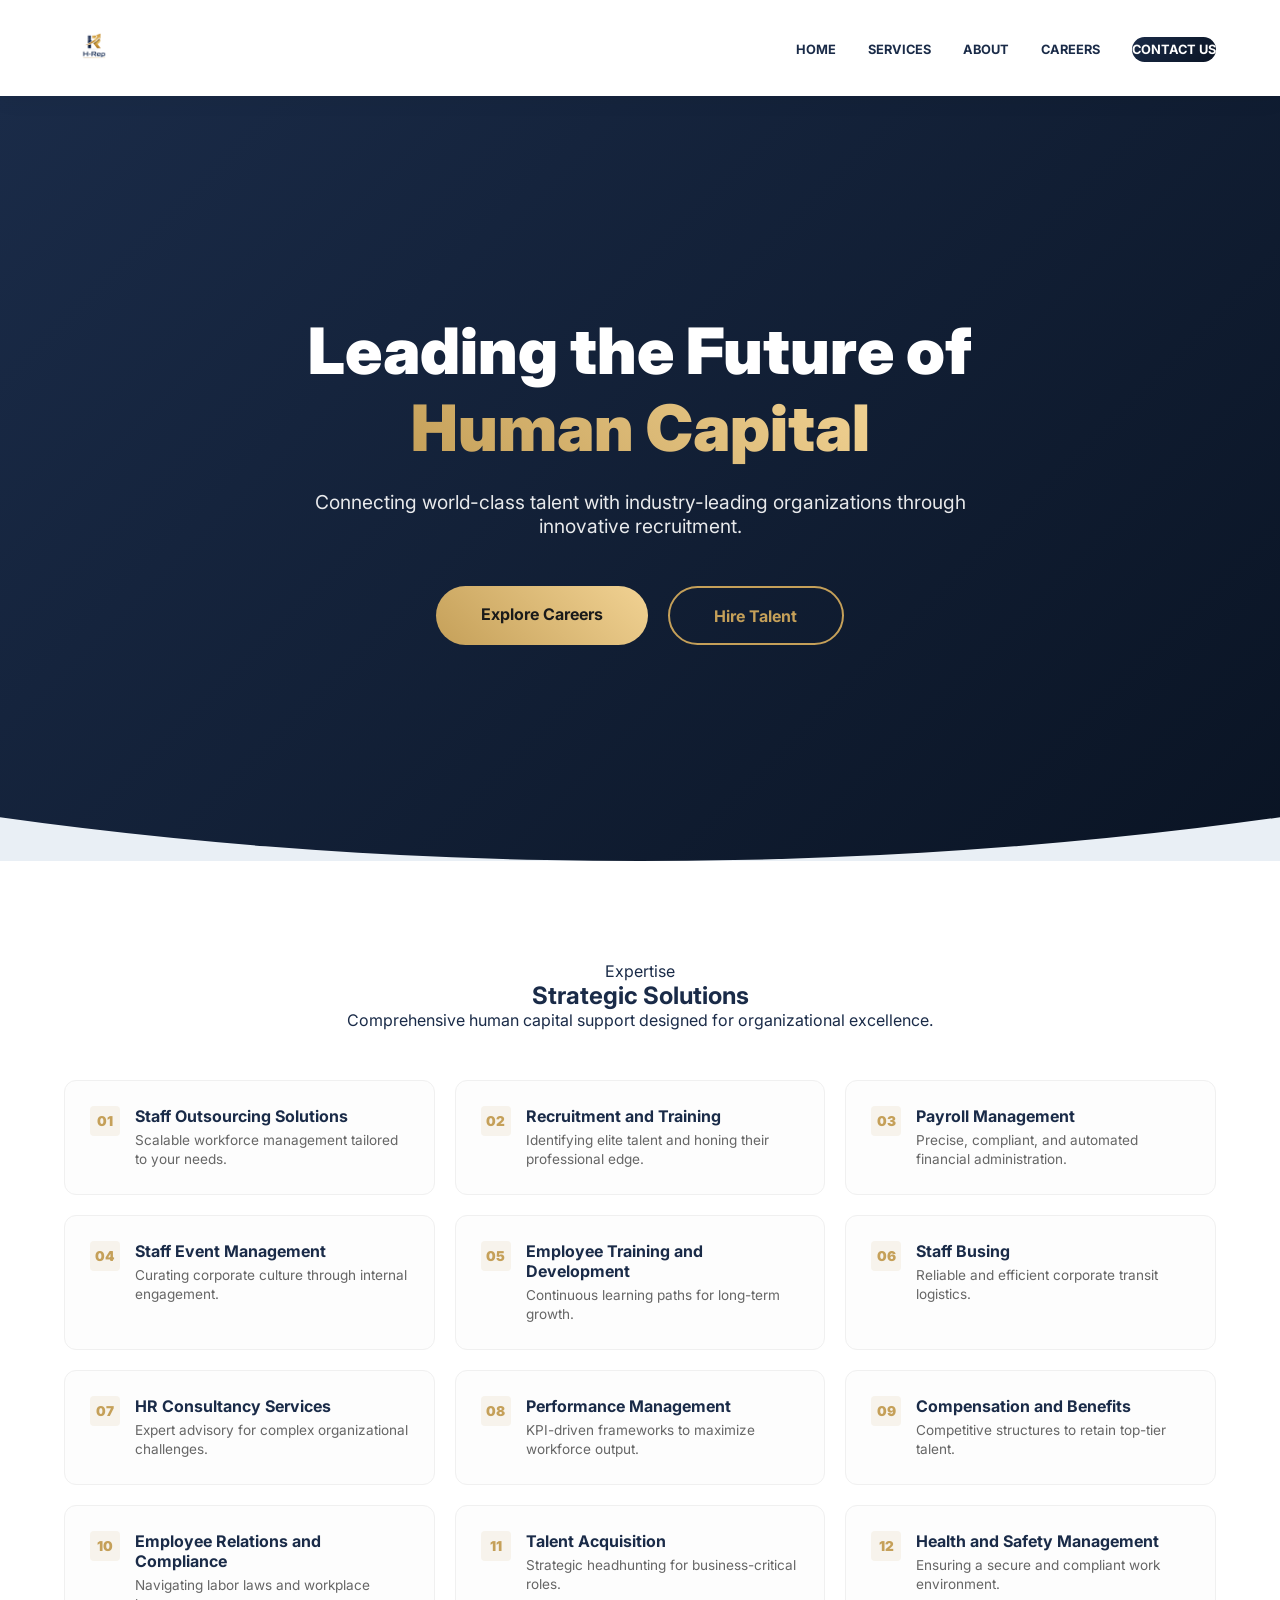
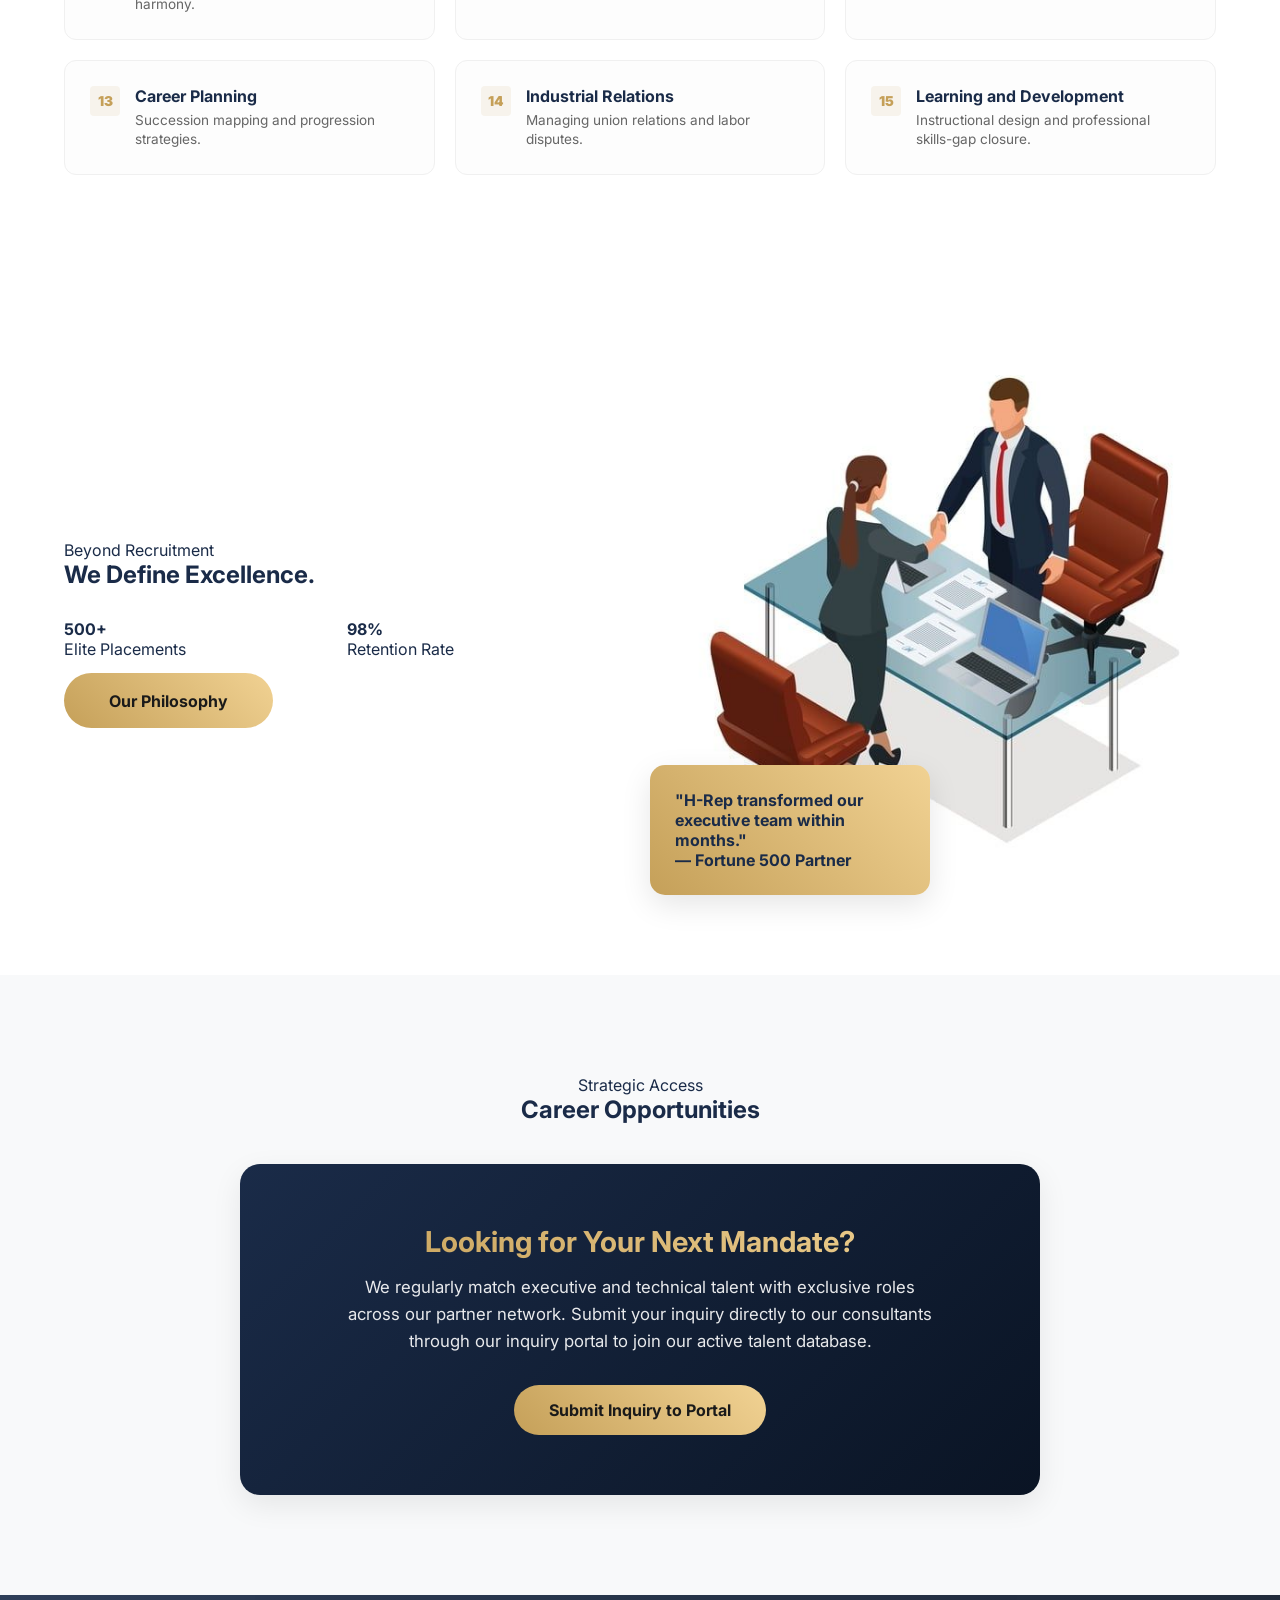
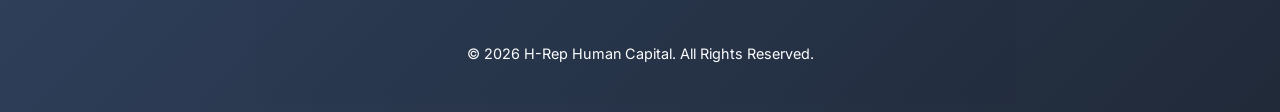
==== commit 4a127984: "final" ====
--- a/index.html
+++ b/index.html
@@ -28,17 +28,19 @@
     </header>
 
     <main>
+        <!-- HERO SECTION -->
         <section class="hero" id="home">
             <div class="container hero-content reveal">
                 <h1>Leading the Future of <br><span class="text-gradient">Human Capital</span></h1>
                 <p>Connecting world-class talent with industry-leading organizations through innovative recruitment.</p>
                 <div class="hero-actions">
-                    <a href="#jobs" class="btn-primary">Explore Jobs</a>
+                    <a href="#jobs" class="btn-primary">Explore Careers</a>
                     <a href="contact.html" class="btn-secondary">Hire Talent</a>
                 </div>
             </div>
         </section>
 
+        <!-- SERVICES MATRIX SECTION (All 15 Services Built-In) -->
         <section id="services" class="services">
             <div class="container">
                 <div class="section-header reveal">
@@ -157,6 +159,7 @@
             </div>
         </section>
 
+        <!-- ABOUT SECTION -->
         <section id="about" class="about">
             <div class="container about-grid">
                 <div class="about-text reveal">
@@ -180,23 +183,27 @@
             </div>
         </section>
 
+        <!-- REVERTED CAREERS SECTION WITH DIRECT PORTAL INTAKE NOTICE -->
         <section id="jobs" class="jobs" style="padding: 100px 0; background: #f8f9fa;">
             <div class="container">
-                <div class="section-header reveal" style="text-align: center; margin-bottom: 50px;">
-                    <span class="eyebrow">Active Mandates</span>
-                    <h2 class="text-gradient-dark">Current Opportunities</h2>
-                    <p>Review our active requirements. Click any open role to initialize a specific inquiry portal submission.</p>
-                </div>
-
-                <div id="job-board" class="jobs-list" style="display: grid; gap: 20px;">
-                    <p id="no-jobs-msg" style="text-align: center; color: #666; font-style: italic; padding: 20px;">No active mandates at this moment. Check back soon.</p>
+                <div class="section-header reveal" style="text-align: center; margin-bottom: 40px;">
+                    <span class="eyebrow">Strategic Access</span>
+                    <h2 class="text-gradient-dark">Career Opportunities</h2>
+                </div>
+
+                <div class="reveal" style="background: var(--navy-grad); color: white; padding: 60px 40px; border-radius: 20px; text-align: center; max-width: 800px; margin: 0 auto; box-shadow: 0 10px 30px rgba(0,0,0,0.08);">
+                    <h3 class="text-gradient" style="font-size: 1.8rem; margin-bottom: 15px;">Looking for Your Next Mandate?</h3>
+                    <p style="color: rgba(255, 255, 255, 0.9); font-size: 1.05rem; line-height: 1.6; max-width: 600px; margin: 0 auto 30px auto;">
+                        We regularly match executive and technical talent with exclusive roles across our partner network. Submit your inquiry directly to our consultants through our inquiry portal to join our active talent database.
+                    </p>
+                    <a href="contact.html" class="btn-primary" style="display: inline-block; padding: 15px 35px; text-decoration: none;">Submit Inquiry to Portal</a>
                 </div>
             </div>
         </section>
     </main>
 
-    <footer class="main-footer" ondblclick="adminAddJob()" style="cursor: pointer; user-select: none;">
-        <div class="container"><p>&copy; 2026 H-Rep Human Capital. All Rights Reserved. <span style="opacity: 0.15; font-size: 0.7rem;">[A.P.]</span></p></div>
+    <footer class="main-footer">
+        <div class="container"><p>&copy; 2026 H-Rep Human Capital. All Rights Reserved.</p></div>
     </footer>
 
     <script src="script.js"></script>
